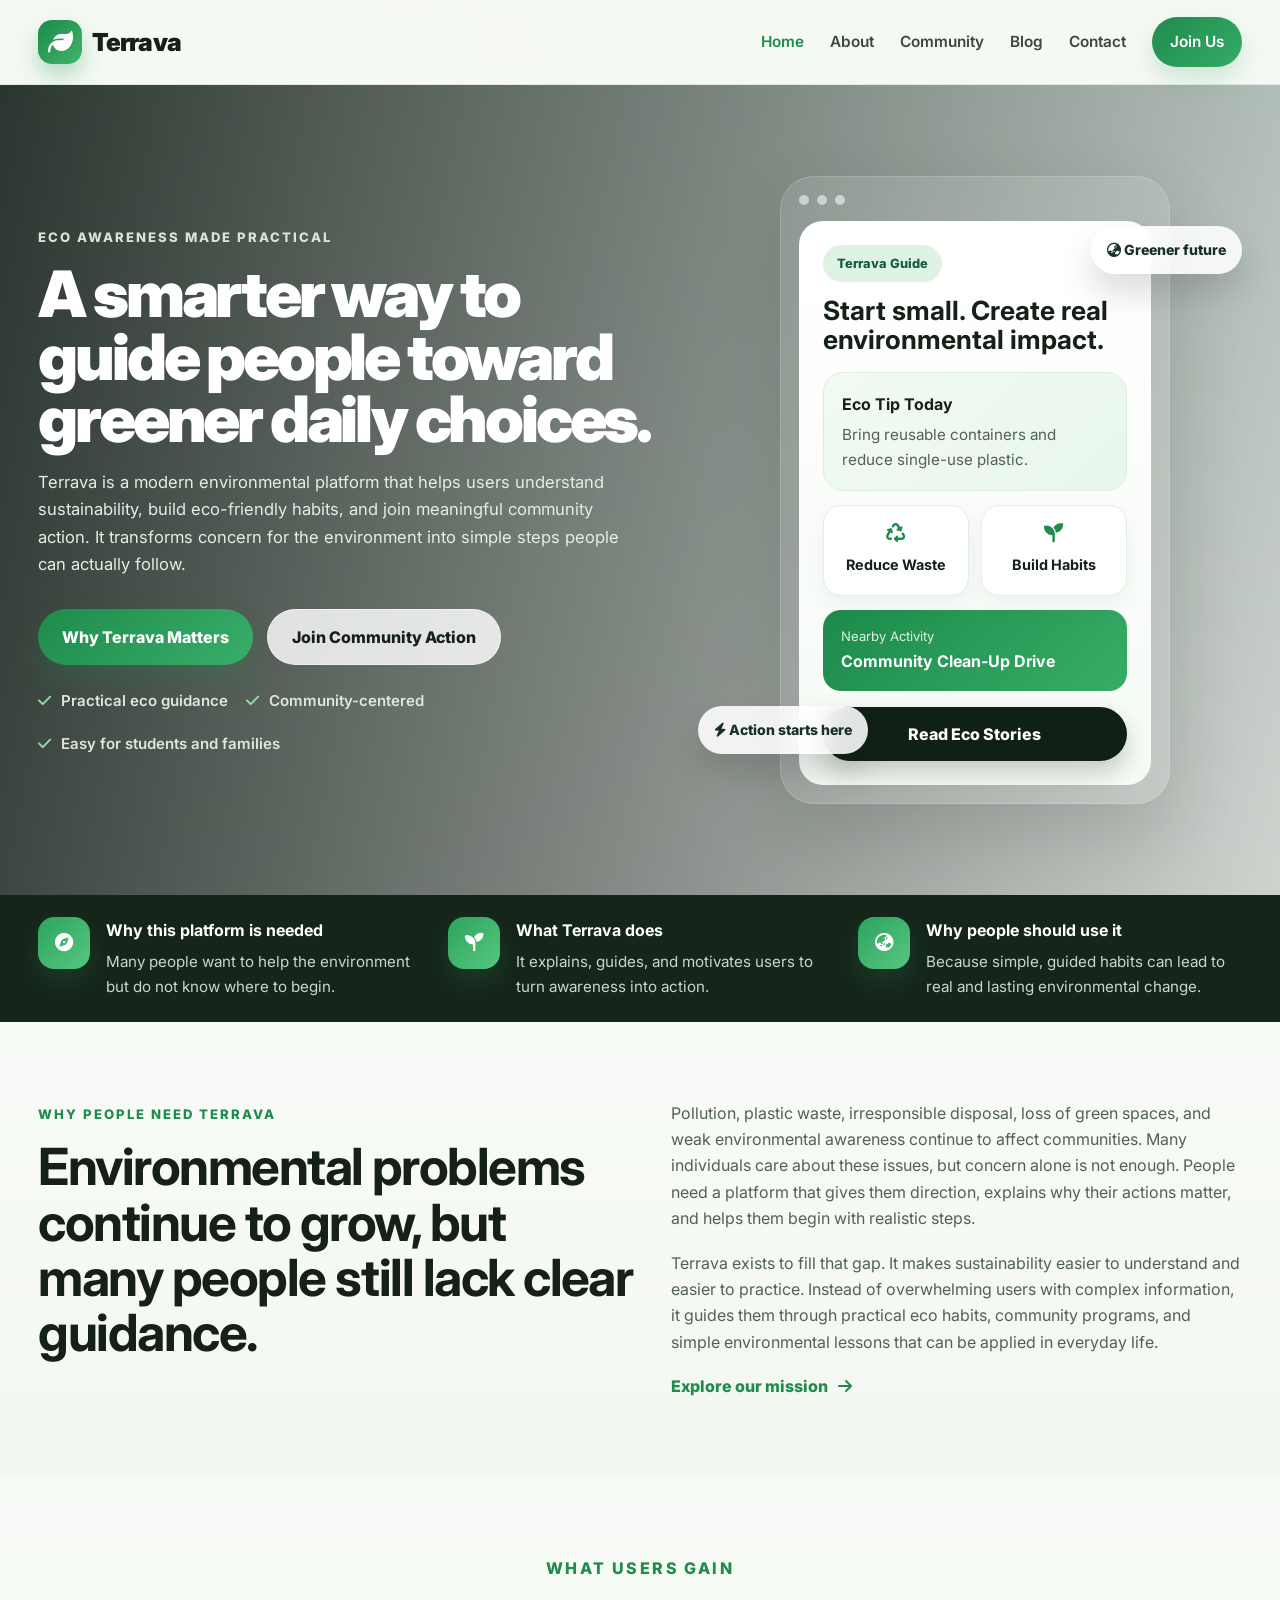
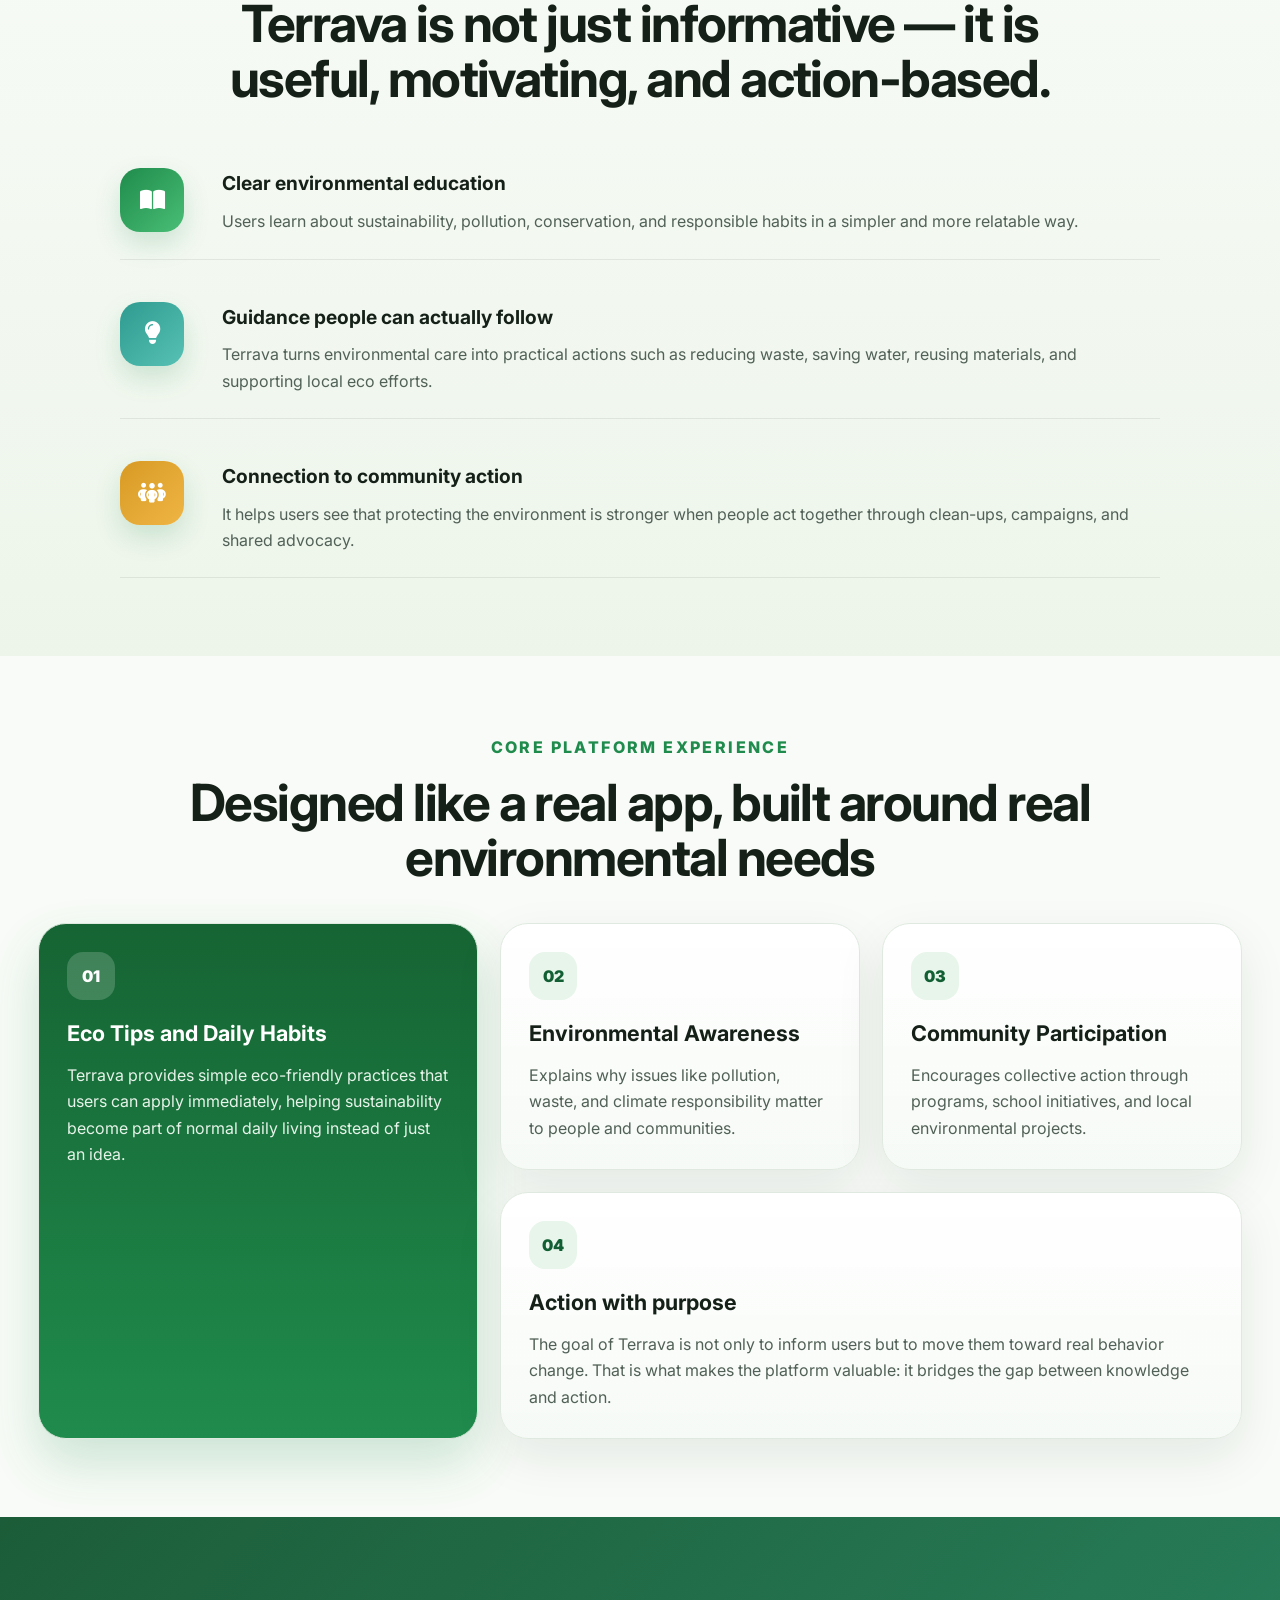
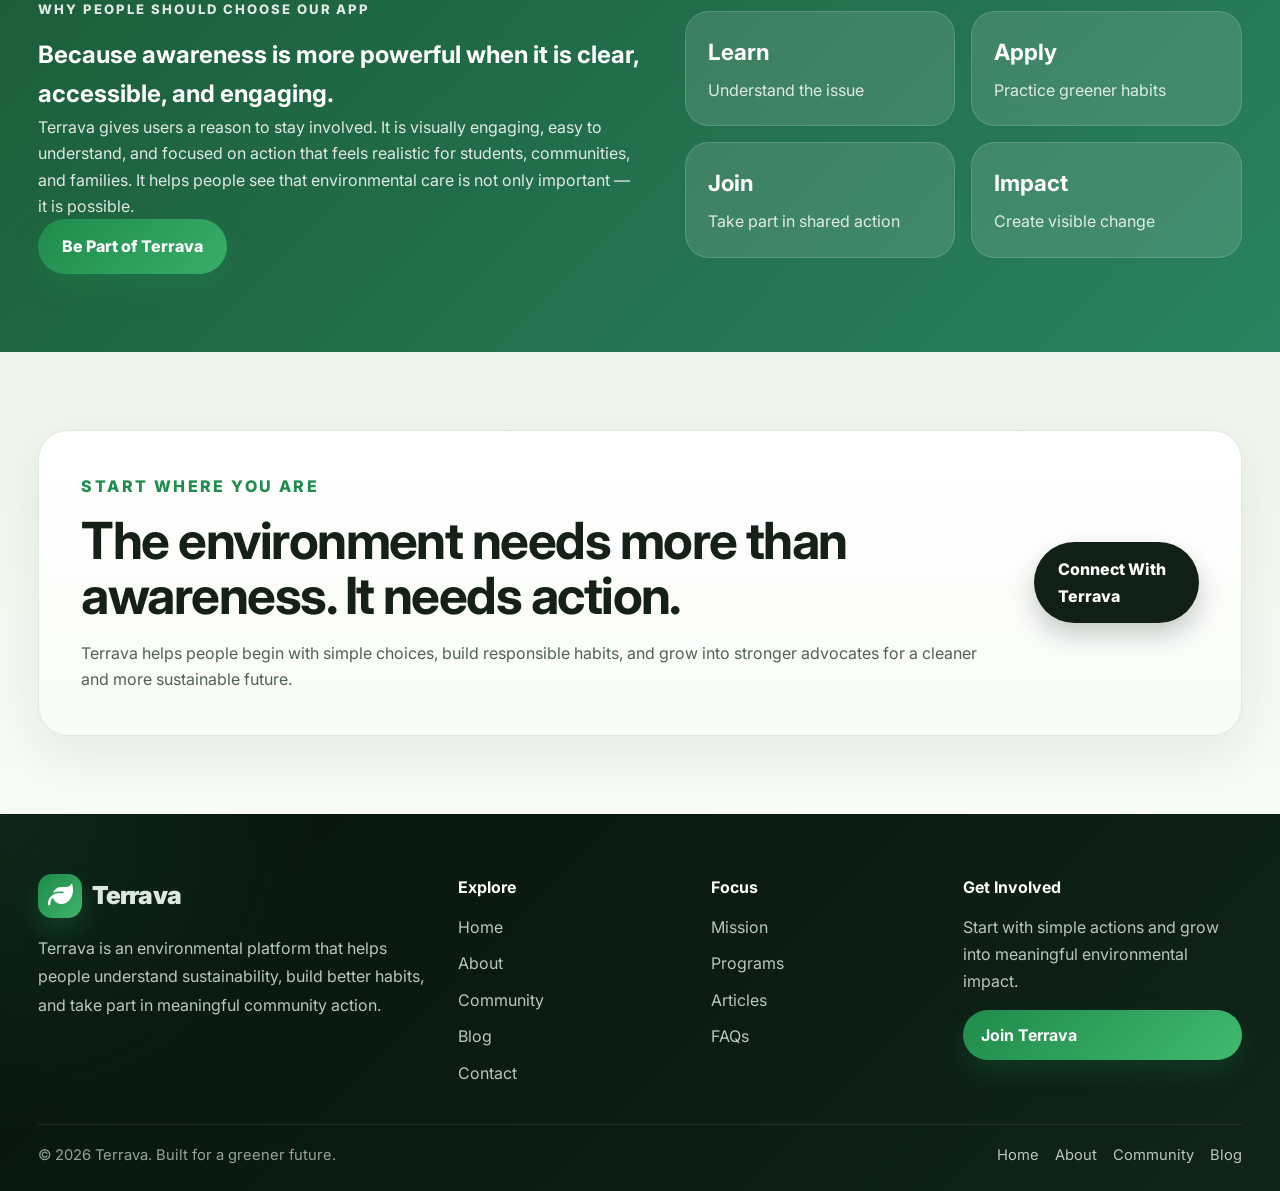
==== index.html @ 13a67175 "Add files via upload" ====
<!DOCTYPE html>
<html lang="en">
<head>
  <meta charset="UTF-8" />
  <meta name="viewport" content="width=device-width, initial-scale=1.0" />
  <title>Terrava | Home</title>
  <link rel="preconnect" href="https://fonts.googleapis.com" />
  <link rel="preconnect" href="https://fonts.gstatic.com" crossorigin />
  <link href="https://fonts.googleapis.com/css2?family=Inter:wght@400;500;600;700;800;900&display=swap" rel="stylesheet" />
  <link rel="stylesheet" href="https://cdnjs.cloudflare.com/ajax/libs/font-awesome/6.5.2/css/all.min.css" />
  <link rel="stylesheet" href="style.css" />
</head>
<body>
  <header class="topbar">
    <div class="container nav">
      <a href="index.html" class="logo">
        <span class="logo-mark"><i class="fa-solid fa-leaf"></i></span>
        <span class="logo-text">Terrava</span>
      </a>

      <nav class="nav-links" id="navLinks">
        <a href="index.html" class="active">Home</a>
        <a href="about.html">About</a>
        <a href="community.html">Community</a>
        <a href="blog.html">Blog</a>
        <a href="contact.html">Contact</a>
        <a href="contact.html#join" class="nav-cta">Join Us</a>
      </nav>

      <button class="menu-btn" id="menuBtn" aria-label="Toggle Menu">
        <i class="fa-solid fa-bars"></i>
      </button>
    </div>
  </header>

  <main>
    <section class="hero home-hero">
      <div class="hero-bg"></div>
      <div class="hero-overlay"></div>

      <div class="container hero-grid">
        <div class="hero-copy reveal">
          <p class="eyebrow">Eco awareness made practical</p>
          <h1>A smarter way to guide people toward greener daily choices.</h1>
          <p class="hero-text">
            Terrava is a modern environmental platform that helps users understand
            sustainability, build eco-friendly habits, and join meaningful community
            action. It transforms concern for the environment into simple steps people
            can actually follow.
          </p>

          <div class="hero-actions">
            <a href="about.html#why-terrava" class="btn btn-primary">Why Terrava Matters</a>
            <a href="community.html#programs" class="btn btn-secondary">Join Community Action</a>
          </div>

          <div class="hero-trust">
            <span><i class="fa-solid fa-check"></i> Practical eco guidance</span>
            <span><i class="fa-solid fa-check"></i> Community-centered</span>
            <span><i class="fa-solid fa-check"></i> Easy for students and families</span>
          </div>
        </div>

        <div class="hero-visual reveal delay-1">
          <div class="hero-phone">
            <div class="phone-top">
              <span></span><span></span><span></span>
            </div>

            <div class="phone-screen">
              <div class="screen-badge">Terrava Guide</div>
              <h3>Start small. Create real environmental impact.</h3>

              <div class="screen-stat">
                <strong>Eco Tip Today</strong>
                <p>Bring reusable containers and reduce single-use plastic.</p>
              </div>

              <div class="screen-row">
                <div class="screen-card">
                  <i class="fa-solid fa-recycle"></i>
                  <span>Reduce Waste</span>
                </div>
                <div class="screen-card">
                  <i class="fa-solid fa-seedling"></i>
                  <span>Build Habits</span>
                </div>
              </div>

              <div class="screen-panel">
                <p>Nearby Activity</p>
                <strong>Community Clean-Up Drive</strong>
              </div>

              <a href="blog.html#latest" class="btn btn-dark full-btn">Read Eco Stories</a>
            </div>
          </div>

          <div class="floating-chip chip-one"><i class="fa-solid fa-earth-asia"></i> Greener future</div>
          <div class="floating-chip chip-two"><i class="fa-solid fa-bolt"></i> Action starts here</div>
        </div>
      </div>
    </section>

    <section class="impact-band">
      <div class="container impact-band-grid">
        <div class="impact-band-item">
          <div class="impact-band-icon">
            <i class="fa-solid fa-compass"></i>
          </div>
          <div>
            <strong>Why this platform is needed</strong>
            <p>Many people want to help the environment but do not know where to begin.</p>
          </div>
        </div>

        <div class="impact-band-item">
          <div class="impact-band-icon">
            <i class="fa-solid fa-seedling"></i>
          </div>
          <div>
            <strong>What Terrava does</strong>
            <p>It explains, guides, and motivates users to turn awareness into action.</p>
          </div>
        </div>

        <div class="impact-band-item">
          <div class="impact-band-icon">
            <i class="fa-solid fa-earth-asia"></i>
          </div>
          <div>
            <strong>Why people should use it</strong>
            <p>Because simple, guided habits can lead to real and lasting environmental change.</p>
          </div>
        </div>
      </div>
    </section>

    <section class="section story-section" id="why-terrava">
      <div class="container story-grid">
        <div class="story-left reveal">
          <p class="eyebrow green">Why people need Terrava</p>
          <h2>Environmental problems continue to grow, but many people still lack clear guidance.</h2>
        </div>

        <div class="story-right reveal delay-1">
          <p>
            Pollution, plastic waste, irresponsible disposal, loss of green spaces, and
            weak environmental awareness continue to affect communities. Many individuals
            care about these issues, but concern alone is not enough. People need a platform
            that gives them direction, explains why their actions matter, and helps them begin
            with realistic steps.
          </p>
          <p>
            Terrava exists to fill that gap. It makes sustainability easier to understand and
            easier to practice. Instead of overwhelming users with complex information, it guides
            them through practical eco habits, community programs, and simple environmental lessons
            that can be applied in everyday life.
          </p>
          <a href="about.html#mission" class="text-link">Explore our mission <i class="fa-solid fa-arrow-right"></i></a>
        </div>
      </div>
    </section>

    <section class="section soft-section">
      <div class="container benefits-wrap">
        <div class="section-heading center reveal">
          <p class="eyebrow green">What users gain</p>
          <h2>Terrava is not just informative — it is useful, motivating, and action-based.</h2>
        </div>

        <div class="benefit-lines">
          <article class="benefit-line reveal">
            <div class="line-icon"><i class="fa-solid fa-book-open"></i></div>
            <div>
              <h3>Clear environmental education</h3>
              <p>Users learn about sustainability, pollution, conservation, and responsible habits in a simpler and more relatable way.</p>
            </div>
          </article>

          <article class="benefit-line reveal delay-1">
            <div class="line-icon alt"><i class="fa-solid fa-lightbulb"></i></div>
            <div>
              <h3>Guidance people can actually follow</h3>
              <p>Terrava turns environmental care into practical actions such as reducing waste, saving water, reusing materials, and supporting local eco efforts.</p>
            </div>
          </article>

          <article class="benefit-line reveal delay-2">
            <div class="line-icon gold"><i class="fa-solid fa-people-group"></i></div>
            <div>
              <h3>Connection to community action</h3>
              <p>It helps users see that protecting the environment is stronger when people act together through clean-ups, campaigns, and shared advocacy.</p>
            </div>
          </article>
        </div>
      </div>
    </section>

    <section class="section features-section">
      <div class="container">
        <div class="section-heading center reveal">
          <p class="eyebrow green">Core platform experience</p>
          <h2>Designed like a real app, built around real environmental needs</h2>
        </div>

        <div class="feature-grid-unique">
          <article class="feature-panel tall reveal">
            <span class="panel-kicker">01</span>
            <h3>Eco Tips and Daily Habits</h3>
            <p>
              Terrava provides simple eco-friendly practices that users can apply immediately,
              helping sustainability become part of normal daily living instead of just an idea.
            </p>
          </article>

          <article class="feature-panel reveal delay-1">
            <span class="panel-kicker">02</span>
            <h3>Environmental Awareness</h3>
            <p>Explains why issues like pollution, waste, and climate responsibility matter to people and communities.</p>
          </article>

          <article class="feature-panel reveal delay-2">
            <span class="panel-kicker">03</span>
            <h3>Community Participation</h3>
            <p>Encourages collective action through programs, school initiatives, and local environmental projects.</p>
          </article>

          <article class="feature-panel wide reveal">
            <span class="panel-kicker">04</span>
            <h3>Action with purpose</h3>
            <p>
              The goal of Terrava is not only to inform users but to move them toward real behavior change.
              That is what makes the platform valuable: it bridges the gap between knowledge and action.
            </p>
          </article>
        </div>
      </div>
    </section>

    <section class="section gradient-section">
      <div class="container split-highlight">
        <div class="highlight-copy reveal">
          <p class="eyebrow">Why people should choose our app</p>
          <h2>Because awareness is more powerful when it is clear, accessible, and engaging.</h2>
          <p>
            Terrava gives users a reason to stay involved. It is visually engaging, easy to understand,
            and focused on action that feels realistic for students, communities, and families.
            It helps people see that environmental care is not only important — it is possible.
          </p>
          <a href="contact.html#join" class="btn btn-primary">Be Part of Terrava</a>
        </div>

        <div class="highlight-stats reveal delay-1">
          <div class="stat-tile">
            <h3>Learn</h3>
            <p>Understand the issue</p>
          </div>
          <div class="stat-tile">
            <h3>Apply</h3>
            <p>Practice greener habits</p>
          </div>
          <div class="stat-tile">
            <h3>Join</h3>
            <p>Take part in shared action</p>
          </div>
          <div class="stat-tile">
            <h3>Impact</h3>
            <p>Create visible change</p>
          </div>
        </div>
      </div>
    </section>

    <section class="section final-cta-section">
      <div class="container final-cta reveal">
        <div>
          <p class="eyebrow green">Start where you are</p>
          <h2>The environment needs more than awareness. It needs action.</h2>
          <p>
            Terrava helps people begin with simple choices, build responsible habits,
            and grow into stronger advocates for a cleaner and more sustainable future.
          </p>
        </div>
        <a href="contact.html#contact-form" class="btn btn-dark">Connect With Terrava</a>
      </div>
    </section>
  </main>

  <footer class="footer">
    <div class="container footer-top">
      <div class="footer-brand-block">
        <a href="index.html" class="logo footer-logo">
          <span class="logo-mark"><i class="fa-solid fa-leaf"></i></span>
          <span class="logo-text">Terrava</span>
        </a>
        <p>
          Terrava is an environmental platform that helps people understand sustainability,
          build better habits, and take part in meaningful community action.
        </p>
      </div>

      <div class="footer-column">
        <h4>Explore</h4>
        <a href="index.html">Home</a>
        <a href="about.html">About</a>
        <a href="community.html">Community</a>
        <a href="blog.html">Blog</a>
        <a href="contact.html">Contact</a>
      </div>

      <div class="footer-column">
        <h4>Focus</h4>
        <a href="about.html#mission">Mission</a>
        <a href="community.html#programs">Programs</a>
        <a href="blog.html#latest">Articles</a>
        <a href="contact.html#faq">FAQs</a>
      </div>

      <div class="footer-column">
        <h4>Get Involved</h4>
        <p class="footer-small-text">Start with simple actions and grow into meaningful environmental impact.</p>
        <a href="contact.html#join" class="footer-btn">Join Terrava</a>
      </div>
    </div>

    <div class="container footer-bottom">
      <p>© 2026 Terrava. Built for a greener future.</p>
      <div class="footer-bottom-links">
        <a href="index.html">Home</a>
        <a href="about.html">About</a>
        <a href="community.html">Community</a>
        <a href="blog.html">Blog</a>
      </div>
    </div>
  </footer>

  <script src="script.js"></script>
</body>
</html>
---- style.css ----
@import url('https://fonts.googleapis.com/css2?family=Inter:wght@400;500;600;700;800;900&display=swap');

:root {
  --bg: #f5f7f2;
  --bg-soft: #eef4eb;
  --surface: rgba(255, 255, 255, 0.82);
  --surface-solid: #ffffff;
  --text: #152118;
  --muted: #516157;
  --line: rgba(18, 33, 24, 0.08);
  --green: #1f8b4c;
  --green-dark: #135f34;
  --green-soft: #dff3e5;
  --teal: #2f9a8f;
  --gold: #efb544;
  --purple: #8568d8;
  --shadow: 0 18px 50px rgba(16, 33, 23, 0.08);
  --shadow-lg: 0 28px 70px rgba(16, 33, 23, 0.14);
  --radius: 28px;
}

* {
  margin: 0;
  padding: 0;
  box-sizing: border-box;
}

html {
  scroll-behavior: smooth;
}

body {
  font-family: 'Inter', sans-serif;
  background:
    radial-gradient(circle at top left, rgba(127, 204, 143, 0.12), transparent 28%),
    radial-gradient(circle at top right, rgba(47, 154, 143, 0.10), transparent 22%),
    linear-gradient(180deg, #f8faf6 0%, #f3f7f1 100%);
  color: var(--text);
  line-height: 1.65;
}

a {
  color: inherit;
  text-decoration: none;
}

img {
  max-width: 100%;
  display: block;
}

button,
input,
textarea,
select {
  font: inherit;
}

.container {
  width: min(1280px, 94%);
  margin: 0 auto;
}

.section {
  padding: 78px 0;
}

.soft-section {
  background: linear-gradient(180deg, #f8fbf7 0%, #edf5ea 100%);
}

.gradient-section {
  background:
    linear-gradient(135deg, rgba(28, 92, 56, 0.96), rgba(41, 130, 95, 0.95)),
    linear-gradient(120deg, #1c6d40, #30885b);
  color: #fff;
}

.final-cta-section {
  background: linear-gradient(180deg, #eef5ea 0%, #f8fbf7 100%);
}

.section-heading.center {
  max-width: 900px;
  margin: 0 auto 38px;
  text-align: center;
}

.section-heading h2,
.story-left h2,
.content-side h2,
.contact-main h2,
.final-cta h2,
.about-intro-card h2 {
  font-size: clamp(2rem, 4vw, 3.2rem);
  line-height: 1.08;
  margin-bottom: 16px;
  letter-spacing: -0.03em;
}

.section-heading p,
.story-right p,
.content-side p,
.contact-main p,
.final-cta p,
.banner-text {
  color: var(--muted);
  font-size: 1rem;
}

.eyebrow {
  display: inline-block;
  margin-bottom: 14px;
  font-size: 0.82rem;
  letter-spacing: 0.15em;
  text-transform: uppercase;
  font-weight: 800;
  color: #d6e5d9;
}

.eyebrow.green {
  color: var(--green);
}

/* NAV */
.topbar {
  position: sticky;
  top: 0;
  z-index: 1000;
  background: rgba(248, 250, 246, 0.82);
  backdrop-filter: blur(18px);
  border-bottom: 1px solid var(--line);
}

.nav {
  min-height: 84px;
  display: flex;
  align-items: center;
  justify-content: space-between;
  gap: 18px;
}

.logo {
  display: flex;
  align-items: center;
  gap: 10px;
  font-size: 1.55rem;
  font-weight: 900;
  letter-spacing: -0.03em;
}

.logo-mark {
  width: 44px;
  height: 44px;
  border-radius: 14px;
  display: grid;
  place-items: center;
  color: #fff;
  background: linear-gradient(135deg, #1a8b49, #43b46b);
  box-shadow: 0 12px 24px rgba(31, 139, 76, 0.3);
}

.nav-links {
  display: flex;
  align-items: center;
  gap: 26px;
}

.nav-links a {
  font-size: 0.96rem;
  font-weight: 600;
  color: #3a483f;
  transition: 0.25s ease;
}

.nav-links a:hover,
.nav-links a.active {
  color: var(--green);
}

.nav-cta {
  padding: 12px 18px;
  border-radius: 999px;
  color: #fff !important;
  background: linear-gradient(135deg, var(--green), #36ab67);
  box-shadow: 0 12px 24px rgba(31, 139, 76, 0.18);
}

.menu-btn {
  display: none;
  border: none;
  background: linear-gradient(135deg, var(--green), #36ab67);
  color: #fff;
  padding: 11px 14px;
  border-radius: 14px;
  cursor: pointer;
  font-size: 1rem;
}

/* BUTTONS */
.btn {
  display: inline-flex;
  align-items: center;
  justify-content: center;
  gap: 10px;
  border: none;
  border-radius: 999px;
  padding: 14px 24px;
  font-weight: 800;
  transition: 0.3s ease;
  cursor: pointer;
}

.btn:hover {
  transform: translateY(-3px);
}

.btn-primary {
  color: #fff;
  background: linear-gradient(135deg, var(--green), #38ae69);
  box-shadow: 0 14px 28px rgba(31, 139, 76, 0.22);
}

.btn-secondary {
  color: var(--text);
  background: rgba(255, 255, 255, 0.82);
  border: 1px solid rgba(255, 255, 255, 0.45);
  backdrop-filter: blur(12px);
}

.btn-dark {
  color: #fff;
  background: #112016;
  box-shadow: 0 12px 24px rgba(17, 32, 22, 0.22);
}

.full-btn {
  width: 100%;
}

/* HOME HERO */
.hero {
  position: relative;
  min-height: 90vh;
  overflow: hidden;
}

.hero-bg {
  position: absolute;
  inset: 0;
  background:
    url('https://images.unsplash.com/photo-1441974231531-c6227db76b6e?auto=format&fit=crop&w=1600&q=80')
    center/cover no-repeat;
  transform: scale(1.03);
}

.hero-overlay {
  position: absolute;
  inset: 0;
  background:
    linear-gradient(100deg, rgba(7, 17, 12, 0.84) 0%, rgba(7, 17, 12, 0.55) 42%, rgba(7, 17, 12, 0.16) 100%);
}

.hero-grid {
  position: relative;
  z-index: 2;
  min-height: 90vh;
  display: grid;
  grid-template-columns: 1.08fr 0.92fr;
  align-items: center;
  gap: 44px;
  padding: 56px 0;
}

.hero-copy {
  max-width: 700px;
  color: #fff;
}

.hero-copy h1,
.page-banner h1,
.community-hero-card h1,
.contact-hero-content h1 {
  font-size: clamp(2.7rem, 5vw, 5rem);
  line-height: 0.98;
  letter-spacing: -0.05em;
  margin-bottom: 18px;
  font-weight: 900;
}

.hero-text {
  color: #e3eee7;
  font-size: 1.04rem;
  max-width: 610px;
}

.hero-actions {
  display: flex;
  gap: 14px;
  flex-wrap: wrap;
  margin-top: 30px;
}

.hero-trust {
  display: flex;
  gap: 18px;
  flex-wrap: wrap;
  margin-top: 24px;
  color: #dce8df;
  font-size: 0.94rem;
  font-weight: 600;
}

.hero-trust span i {
  color: #88e0a4;
  margin-right: 6px;
}

.hero-visual {
  position: relative;
  display: flex;
  justify-content: center;
}

.hero-phone {
  width: 100%;
  max-width: 390px;
  padding: 18px;
  border-radius: 34px;
  background: rgba(255, 255, 255, 0.1);
  border: 1px solid rgba(255, 255, 255, 0.16);
  backdrop-filter: blur(18px);
  box-shadow: var(--shadow-lg);
}

.phone-top {
  display: flex;
  gap: 8px;
  margin-bottom: 16px;
}

.phone-top span {
  width: 10px;
  height: 10px;
  border-radius: 50%;
  background: rgba(255, 255, 255, 0.55);
}

.phone-screen {
  background: linear-gradient(180deg, #ffffff 0%, #f6fbf6 100%);
  border-radius: 24px;
  padding: 24px;
}

.screen-badge,
.blog-tag {
  display: inline-block;
  padding: 8px 14px;
  border-radius: 999px;
  background: var(--green-soft);
  color: var(--green-dark);
  font-size: 0.8rem;
  font-weight: 800;
  margin-bottom: 14px;
}

.phone-screen h3 {
  font-size: 1.65rem;
  line-height: 1.1;
  margin-bottom: 18px;
}

.screen-stat {
  padding: 18px;
  border-radius: 20px;
  background: linear-gradient(135deg, #f1faf3, #e8f6ec);
  margin-bottom: 14px;
  border: 1px solid #ddede2;
}

.screen-stat strong {
  display: block;
  margin-bottom: 4px;
}

.screen-stat p {
  color: var(--muted);
  font-size: 0.95rem;
}

.screen-row {
  display: grid;
  grid-template-columns: 1fr 1fr;
  gap: 12px;
  margin-bottom: 14px;
}

.screen-card {
  padding: 18px 14px;
  border-radius: 18px;
  background: #fff;
  border: 1px solid #e5eee5;
  text-align: center;
  box-shadow: 0 8px 22px rgba(20, 50, 25, 0.05);
}

.screen-card i {
  display: block;
  font-size: 1.2rem;
  color: var(--green);
  margin-bottom: 8px;
}

.screen-card span {
  font-size: 0.9rem;
  font-weight: 700;
}

.screen-panel {
  margin-bottom: 16px;
  padding: 16px 18px;
  border-radius: 18px;
  background: linear-gradient(135deg, #1d8b4a, #38ac67);
  color: #fff;
}

.screen-panel p {
  font-size: 0.82rem;
  opacity: 0.85;
}

.floating-chip {
  position: absolute;
  padding: 12px 16px;
  border-radius: 999px;
  font-size: 0.88rem;
  font-weight: 800;
  color: #183122;
  background: rgba(255, 255, 255, 0.88);
  backdrop-filter: blur(12px);
  box-shadow: 0 18px 32px rgba(15, 26, 18, 0.15);
}

.chip-one {
  top: 8%;
  right: 0;
}

.chip-two {
  bottom: 8%;
  left: -2%;
}

/* IMPACT BAND */
.impact-band {
  padding: 22px 0;
  background: #16251b;
  color: #dfeadf;
}

.impact-band-grid {
  display: grid;
  grid-template-columns: repeat(3, 1fr);
  gap: 26px;
}

.impact-band-item {
  display: flex;
  align-items: flex-start;
  gap: 16px;
}

.impact-band-icon {
  width: 52px;
  height: 52px;
  border-radius: 16px;
  flex-shrink: 0;
  display: grid;
  place-items: center;
  background: linear-gradient(135deg, #2ea35f, #56c77f);
  color: #fff;
  font-size: 1.15rem;
  box-shadow: 0 12px 24px rgba(46, 163, 95, 0.18);
}

.impact-band-grid strong {
  display: block;
  margin-bottom: 6px;
  color: #fff;
  font-size: 1rem;
}

.impact-band-grid p {
  color: #c7d7cb;
  font-size: 0.95rem;
}

/* STORY / TEXT */
.story-section {
  background: linear-gradient(180deg, #f8fbf7 0%, #f3f7f1 100%);
}

.story-grid {
  display: grid;
  grid-template-columns: 1.05fr 1fr;
  gap: 34px;
  align-items: start;
}

.story-right,
.content-side,
.highlight-copy,
.contact-main,
.about-intro-card {
  max-width: none;
}

.story-right p + p {
  margin-top: 18px;
}

.text-link {
  display: inline-flex;
  align-items: center;
  gap: 10px;
  margin-top: 18px;
  font-weight: 800;
  color: var(--green);
}

.benefits-wrap {
  max-width: 1040px;
  margin: 0 auto;
}

.benefit-lines {
  display: flex;
  flex-direction: column;
  gap: 18px;
}

.benefit-line {
  display: grid;
  grid-template-columns: 80px 1fr;
  gap: 22px;
  align-items: start;
  padding: 24px 0;
  border-bottom: 1px solid rgba(18, 33, 24, 0.08);
}

.line-icon {
  width: 64px;
  height: 64px;
  border-radius: 20px;
  display: grid;
  place-items: center;
  background: linear-gradient(135deg, #1f8b4c, #49be75);
  color: #fff;
  font-size: 1.4rem;
  box-shadow: 0 12px 26px rgba(31, 139, 76, 0.18);
}

.line-icon.alt {
  background: linear-gradient(135deg, #2f9a8f, #56c1b4);
}

.line-icon.gold {
  background: linear-gradient(135deg, #d79a24, #efb544);
}

.benefit-line h3 {
  font-size: 1.2rem;
  margin-bottom: 8px;
}

.benefit-line p {
  color: var(--muted);
}

/* FEATURES */
.features-section {
  background: #f8fbf7;
}

.feature-grid-unique {
  display: grid;
  grid-template-columns: 1.1fr 0.9fr 0.9fr;
  gap: 22px;
}

.feature-panel {
  padding: 28px;
  border-radius: 28px;
  background: linear-gradient(180deg, rgba(255,255,255,0.96), rgba(246,250,246,0.98));
  border: 1px solid #dfe9df;
  box-shadow: var(--shadow);
  transition: 0.35s ease;
}

.feature-panel:hover,
.reason-card:hover,
.value-column:hover,
.faq-item:hover,
.importance-card:hover,
.community-strip-card:hover,
.article-link-card:hover,
.community-card:hover {
  transform: translateY(-6px);
  box-shadow: 0 24px 56px rgba(16, 33, 23, 0.11);
}

.feature-panel.tall {
  grid-row: span 2;
  min-height: 100%;
  background:
    linear-gradient(180deg, rgba(21, 97, 49, 0.92), rgba(31, 139, 76, 0.88)),
    #1f8b4c;
  color: #fff;
  box-shadow: 0 24px 50px rgba(31, 139, 76, 0.2);
}

.feature-panel.wide {
  grid-column: span 2;
}

.panel-kicker {
  display: inline-flex;
  width: 48px;
  height: 48px;
  border-radius: 16px;
  align-items: center;
  justify-content: center;
  font-weight: 900;
  background: #e7f5ea;
  color: var(--green-dark);
  margin-bottom: 16px;
}

.feature-panel.tall .panel-kicker {
  background: rgba(255,255,255,0.18);
  color: #fff;
}

.feature-panel h3 {
  font-size: 1.35rem;
  margin-bottom: 10px;
}

.feature-panel p {
  color: var(--muted);
}

.feature-panel.tall p {
  color: #e7f4ea;
}

/* GREEN SPLIT */
.split-highlight {
  display: grid;
  grid-template-columns: 1fr 0.92fr;
  gap: 42px;
  align-items: center;
}

.highlight-copy p {
  color: rgba(255,255,255,0.86);
}

.highlight-stats {
  display: grid;
  grid-template-columns: 1fr 1fr;
  gap: 16px;
}

.stat-tile {
  padding: 22px;
  border-radius: 24px;
  background: rgba(255,255,255,0.12);
  border: 1px solid rgba(255,255,255,0.14);
  backdrop-filter: blur(8px);
}

.stat-tile h3 {
  font-size: 1.4rem;
  margin-bottom: 6px;
}

.stat-tile p {
  color: rgba(255,255,255,0.84);
}

.final-cta {
  display: flex;
  align-items: center;
  justify-content: space-between;
  gap: 30px;
  padding: 42px;
  border-radius: 30px;
  background: linear-gradient(180deg, rgba(255,255,255,0.97), rgba(248,251,247,0.98));
  border: 1px solid #dfe8de;
  box-shadow: var(--shadow);
}

/* BANNERS */
.page-banner {
  padding: 78px 0 42px;
  background: linear-gradient(180deg, #eef6eb 0%, #f8fbf7 100%);
}

.page-banner h1 {
  max-width: 960px;
  color: var(--text);
}

.banner-text {
  max-width: 760px;
}

.about-banner {
  background:
    radial-gradient(circle at top right, rgba(47,154,143,0.10), transparent 22%),
    linear-gradient(180deg, #eef6eb 0%, #f8fbf7 100%);
}

/* ABOUT */
.about-intro-premium {
  background: linear-gradient(180deg, #f8fbf7 0%, #edf5ea 100%);
}

.about-intro-grid {
  display: grid;
  grid-template-columns: 1.15fr 0.85fr;
  gap: 22px;
  align-items: stretch;
}

.about-intro-card {
  padding: 36px;
  border-radius: 32px;
  background: linear-gradient(145deg, #ffffff, #f4faf4);
  border: 1px solid #dfe9df;
  box-shadow: 0 24px 50px rgba(16, 33, 23, 0.08);
}

.about-intro-card p {
  color: var(--muted);
}

.about-side-panels {
  display: grid;
  gap: 16px;
}

.about-glass-box {
  padding: 30px;
  border-radius: 28px;
  background: linear-gradient(135deg, rgba(31, 139, 76, 0.92), rgba(47, 154, 143, 0.88));
  color: #fff;
  box-shadow: 0 22px 44px rgba(24, 95, 58, 0.18);
}

.about-glass-box i {
  width: 58px;
  height: 58px;
  border-radius: 18px;
  display: grid;
  place-items: center;
  font-size: 1.3rem;
  background: rgba(255, 255, 255, 0.14);
  margin-bottom: 18px;
}

.about-glass-box h3 {
  margin-bottom: 10px;
  font-size: 1.25rem;
}

.about-glass-box p {
  color: rgba(255, 255, 255, 0.9);
}

.image-split-section {
  background: #f8fbf7;
}

.image-split {
  display: grid;
  grid-template-columns: 0.95fr 1.05fr;
  gap: 44px;
  align-items: center;
}

.image-side {
  min-height: 520px;
  border-radius: 32px;
  background:
    linear-gradient(rgba(16, 54, 29, 0.14), rgba(16, 54, 29, 0.14)),
    url('https://images.unsplash.com/photo-1466611653911-95081537e5b7?auto=format&fit=crop&w=1200&q=80')
    center/cover no-repeat;
  box-shadow: var(--shadow-lg);
}

.about-importance-section {
  background: #f9fbf8;
}

.importance-grid {
  display: grid;
  grid-template-columns: repeat(3, 1fr);
  gap: 18px;
}

.importance-card {
  padding: 30px 26px;
  border-radius: 28px;
  background: linear-gradient(180deg, #ffffff, #f5faf5);
  border: 1px solid #dfe8de;
  box-shadow: 0 18px 38px rgba(16, 33, 23, 0.07);
  transition: 0.35s ease;
}

.importance-card i {
  width: 60px;
  height: 60px;
  border-radius: 18px;
  display: grid;
  place-items: center;
  background: linear-gradient(135deg, #1f8b4c, #48b56f);
  color: #fff;
  font-size: 1.3rem;
  margin-bottom: 18px;
}

.importance-card h3 {
  margin-bottom: 10px;
  font-size: 1.16rem;
}

.importance-card p {
  color: var(--muted);
}

.purpose-ribbon-section {
  padding-top: 0;
}

.purpose-ribbon {
  margin-top: -20px;
  display: grid;
  grid-template-columns: repeat(3, 1fr);
  gap: 18px;
}

.ribbon-item {
  padding: 24px;
  border-radius: 24px;
  background: linear-gradient(180deg, rgba(255,255,255,0.96), rgba(247,251,247,0.98));
  border: 1px solid #dfe9df;
  box-shadow: var(--shadow);
  display: flex;
  gap: 16px;
  align-items: flex-start;
}

.ribbon-item i {
  width: 54px;
  height: 54px;
  border-radius: 18px;
  display: grid;
  place-items: center;
  background: linear-gradient(135deg, var(--green), #42b26d);
  color: #fff;
  font-size: 1.2rem;
  flex-shrink: 0;
}

.ribbon-item h3 {
  margin-bottom: 6px;
}

.ribbon-item p {
  color: var(--muted);
}

.values-section {
  background: linear-gradient(180deg, #eef5ea 0%, #f8fbf7 100%);
}

.value-columns {
  display: grid;
  grid-template-columns: repeat(4, 1fr);
  gap: 16px;
}

.value-column {
  padding: 28px 24px;
  border-top: 4px solid var(--green);
  background: #fff;
  border-radius: 24px;
  box-shadow: var(--shadow);
}

.value-column span {
  display: inline-block;
  margin-bottom: 14px;
  color: var(--green);
  font-weight: 900;
  font-size: 1.6rem;
}

.value-column h3 {
  margin-bottom: 10px;
}

.value-column p {
  color: var(--muted);
}

/* COMMUNITY */
.community-hero {
  padding: 100px 0 76px;
  background:
    linear-gradient(rgba(8, 30, 16, 0.6), rgba(8, 30, 16, 0.52)),
    url('https://images.unsplash.com/photo-1511497584788-876760111969?auto=format&fit=crop&w=1600&q=80')
    center/cover no-repeat;
}

.community-hero-card {
  max-width: 740px;
  color: #fff;
}

.community-hero-card p {
  color: #e8f3ea;
  max-width: 620px;
  margin-bottom: 24px;
}

.community-top-strip {
  background: linear-gradient(180deg, #eef6eb 0%, #f8fbf7 100%);
  padding-top: 36px;
  padding-bottom: 36px;
}

.community-strip-grid {
  display: grid;
  grid-template-columns: repeat(3, 1fr);
  gap: 18px;
}

.community-strip-card {
  padding: 26px;
  border-radius: 26px;
  background: linear-gradient(145deg, #ffffff, #f3faf4);
  border: 1px solid #dfe8de;
  box-shadow: 0 14px 34px rgba(16, 33, 23, 0.07);
  transition: 0.35s ease;
}

.community-strip-card i {
  width: 56px;
  height: 56px;
  border-radius: 18px;
  display: grid;
  place-items: center;
  background: linear-gradient(135deg, #1f8b4c, #43b16d);
  color: #fff;
  font-size: 1.2rem;
  margin-bottom: 16px;
}

.community-strip-card h3 {
  margin-bottom: 8px;
}

.community-strip-card p {
  color: var(--muted);
}

.cards-grid {
  display: grid;
  grid-template-columns: repeat(3, 1fr);
  gap: 22px;
}

.community-card,
.contact-sidebar,
.contact-main,
.contact-info-box,
.faq-item {
  background: linear-gradient(180deg, rgba(255,255,255,0.98), rgba(247,251,247,0.98));
  border: 1px solid #dfe8de;
  border-radius: 28px;
  box-shadow: var(--shadow);
}

.community-card {
  overflow: hidden;
  transition: 0.35s ease;
}

.community-img {
  height: 248px;
  background-size: cover;
  background-position: center;
  transition: transform 0.4s ease;
}

.community-card:hover .community-img {
  transform: scale(1.04);
}

.img-one {
  background-image: url('https://images.unsplash.com/photo-1528323273322-d81458248d40?auto=format&fit=crop&w=1000&q=80');
}

.img-two {
  background-image: url('https://images.unsplash.com/photo-1425913397330-cf8af2ff40a1?auto=format&fit=crop&w=1000&q=80');
}

.img-three {
  background-image: url('https://images.unsplash.com/photo-1532996122724-e3c354a0b15b?auto=format&fit=crop&w=1000&q=80');
}

.img-four {
  background-image: url('https://images.unsplash.com/photo-1491841550275-ad7854e35ca6?auto=format&fit=crop&w=1000&q=80');
}

.img-five {
  background-image: url('https://images.unsplash.com/photo-1517048676732-d65bc937f952?auto=format&fit=crop&w=1000&q=80');
}

.img-six {
  background-image: url('https://images.unsplash.com/photo-1499092346589-b9b6be3e94b2?auto=format&fit=crop&w=1000&q=80');
}

.community-body {
  padding: 24px;
}

.community-body h3 {
  margin-bottom: 10px;
  font-size: 1.16rem;
}

.community-body p {
  color: var(--muted);
}

.participation-list {
  display: grid;
  gap: 16px;
  max-width: 900px;
  margin: 0 auto;
}

.participation-item {
  display: grid;
  grid-template-columns: 60px 1fr;
  gap: 18px;
  align-items: center;
  padding: 22px 24px;
  border-radius: 22px;
  background: #fff;
  border: 1px solid #dfe8de;
  box-shadow: var(--shadow);
}

.participation-item span {
  width: 48px;
  height: 48px;
  border-radius: 16px;
  display: grid;
  place-items: center;
  background: linear-gradient(135deg, var(--green), #45b56f);
  color: #fff;
  font-weight: 900;
}

/* BLOG */
.blog-banner {
  background: linear-gradient(180deg, #eef6eb 0%, #f8fbf7 100%);
}

.blog-links-section {
  background: linear-gradient(180deg, #f8fbf7 0%, #edf5ea 100%);
}

.article-list {
  display: grid;
  gap: 14px;
  max-width: 1080px;
  margin: 0 auto;
}

.article-link-card {
  display: grid;
  grid-template-columns: 88px 1fr auto;
  gap: 20px;
  align-items: center;
  padding: 24px 26px;
  border-radius: 26px;
  background: linear-gradient(180deg, #ffffff, #f6fbf6);
  border: 1px solid #dfe8de;
  box-shadow: 0 16px 38px rgba(16, 33, 23, 0.07);
  transition: 0.35s ease;
}

.article-link-icon {
  width: 72px;
  height: 72px;
  border-radius: 22px;
  display: grid;
  place-items: center;
  background: linear-gradient(135deg, #e78b2e, #efb544);
  color: #fff;
  font-size: 1.5rem;
}

.article-link-icon.ocean {
  background: linear-gradient(135deg, #2f8fd8, #48b7ef);
}

.article-link-icon.forest {
  background: linear-gradient(135deg, #1f8b4c, #52c778);
}

.article-link-icon.waste {
  background: linear-gradient(135deg, #8a63db, #af8eff);
}

.article-link-icon.energy {
  background: linear-gradient(135deg, #f2a52b, #ffd15e);
}

.article-link-icon.community {
  background: linear-gradient(135deg, #2f9a8f, #56c1b4);
}

.article-meta {
  color: #75907d;
  font-size: 0.84rem;
  font-weight: 600;
  margin-bottom: 8px;
}

.article-link-content h3 {
  margin-bottom: 10px;
  font-size: 1.24rem;
}

.article-link-content p {
  color: var(--muted);
  margin-bottom: 10px;
  max-width: 720px;
}

.article-arrow {
  width: 46px;
  height: 46px;
  border-radius: 50%;
  display: grid;
  place-items: center;
  background: #edf6ef;
  color: var(--green);
  font-size: 1rem;
  flex-shrink: 0;
}

.blog-quote-section {
  padding-top: 20px;
}

.blog-quote-box {
  border-radius: 34px;
  padding: 54px 36px;
  text-align: center;
  color: #fff;
  background: linear-gradient(135deg, #1a6b3e, #2b8d58, #2f9a8f);
  box-shadow: 0 24px 50px rgba(26, 107, 62, 0.2);
}

.blog-quote-box p {
  font-size: clamp(1.3rem, 2.4vw, 1.9rem);
  line-height: 1.5;
  font-weight: 700;
  max-width: 920px;
  margin: 0 auto;
}

/* CONTACT */
.contact-hero {
  position: relative;
  min-height: 360px;
  display: flex;
  align-items: center;
  background:
    url('https://images.unsplash.com/photo-1522202176988-66273c2fd55f?auto=format&fit=crop&w=1600&q=80')
    center/cover no-repeat;
}

.overlay {
  position: absolute;
  inset: 0;
  background: rgba(8, 18, 12, 0.5);
}

.contact-hero-content {
  position: relative;
  z-index: 2;
  color: #fff;
  text-align: center;
}

.contact-section {
  background: linear-gradient(180deg, #f8fbf7 0%, #f2f7ef 100%);
}

.contact-grid {
  display: grid;
  grid-template-columns: 220px minmax(0, 1.2fr) 240px;
  gap: 18px;
  align-items: start;
}

.contact-sidebar,
.contact-main,
.contact-info-box {
  padding: 28px 24px;
}

.contact-sidebar h4,
.contact-info-box h4 {
  margin-bottom: 12px;
  font-size: 0.92rem;
  text-transform: uppercase;
  letter-spacing: 0.08em;
}

.contact-sidebar a {
  display: block;
  margin-bottom: 12px;
  color: var(--muted);
  transition: 0.25s ease;
}

.contact-sidebar a:hover {
  color: var(--green);
}

.contact-form {
  margin-top: 24px;
}

.form-row {
  display: grid;
  grid-template-columns: 1fr 1fr;
  gap: 14px;
  margin-bottom: 14px;
}

.contact-form input,
.contact-form select,
.contact-form textarea {
  width: 100%;
  border: 1px solid #d7e4d8;
  background: #fbfdfb;
  padding: 14px 16px;
  border-radius: 16px;
  outline: none;
  transition: 0.25s ease;
}

.contact-form input:focus,
.contact-form select:focus,
.contact-form textarea:focus {
  border-color: #48ab69;
  box-shadow: 0 0 0 4px rgba(31, 139, 76, 0.12);
}

.contact-form select,
.contact-form textarea {
  margin-bottom: 14px;
}

.form-note {
  margin-top: 12px;
  color: var(--green-dark);
  font-weight: 600;
}

.contact-info-box p {
  margin-bottom: 18px;
  color: var(--muted);
}

.map-box {
  min-height: 130px;
  border-radius: 20px;
  background: linear-gradient(135deg, #dff2e5, #bfe7ca, #cfeee8);
  display: grid;
  place-items: center;
  text-align: center;
  padding: 18px;
  font-weight: 800;
  color: #183123;
}

.faq-list {
  display: grid;
  grid-template-columns: repeat(3, 1fr);
  gap: 16px;
}

.faq-item {
  padding: 22px;
}

.faq-item h3 {
  margin-bottom: 10px;
}

.faq-item p {
  color: var(--muted);
}

/* FOOTER */
.footer {
  background:
    radial-gradient(circle at top left, rgba(53, 148, 92, 0.14), transparent 24%),
    linear-gradient(135deg, #07140d 0%, #0b1d13 55%, #102419 100%);
  color: #dce8de;
  padding: 60px 0 24px;
  margin-top: 0;
}

.footer-top {
  display: grid;
  grid-template-columns: 1.4fr 0.8fr 0.8fr 1fr;
  gap: 30px;
  padding-bottom: 28px;
  border-bottom: 1px solid rgba(255, 255, 255, 0.08);
}

.footer-logo {
  margin-bottom: 16px;
  display: inline-flex;
}

.footer-brand-block p {
  max-width: 420px;
  color: #b8c8bb;
  line-height: 1.8;
}

.footer-column h4 {
  color: #ffffff;
  font-size: 1rem;
  margin-bottom: 14px;
}

.footer-column a {
  display: block;
  margin-bottom: 10px;
  color: #b8c8bb;
  transition: 0.25s ease;
}

.footer-column a:hover {
  color: #8ee0a4;
}

.footer-small-text {
  color: #b8c8bb;
  margin-bottom: 14px;
  line-height: 1.7;
}

.footer-btn {
  display: inline-flex;
  align-items: center;
  justify-content: center;
  padding: 12px 18px;
  border-radius: 999px;
  background: linear-gradient(135deg, #1f8b4c, #40b96f);
  color: #fff !important;
  font-weight: 700;
  box-shadow: 0 12px 24px rgba(31, 139, 76, 0.2);
}

.footer-bottom {
  padding-top: 18px;
  display: flex;
  align-items: center;
  justify-content: space-between;
  gap: 18px;
  flex-wrap: wrap;
}

.footer-bottom p {
  color: #93a696;
  font-size: 0.92rem;
}

.footer-bottom-links {
  display: flex;
  gap: 16px;
  flex-wrap: wrap;
}

.footer-bottom-links a {
  color: #b8c8bb;
  font-size: 0.92rem;
}

.footer-bottom-links a:hover {
  color: #8ee0a4;
}

/* REVEAL */
.reveal {
  opacity: 0;
  transform: translateY(28px);
  animation: fadeUp 0.9s ease forwards;
}

.delay-1 {
  animation-delay: 0.15s;
}

.delay-2 {
  animation-delay: 0.3s;
}

.delay-3 {
  animation-delay: 0.45s;
}

@keyframes fadeUp {
  to {
    opacity: 1;
    transform: translateY(0);
  }
}

/* RESPONSIVE */
@media (max-width: 1100px) {
  .hero-grid,
  .story-grid,
  .image-split,
  .split-highlight,
  .contact-grid,
  .about-intro-grid,
  .importance-grid,
  .community-strip-grid {
    grid-template-columns: 1fr;
  }

  .feature-grid-unique {
    grid-template-columns: 1fr 1fr;
  }

  .feature-panel.tall,
  .feature-panel.wide {
    grid-row: auto;
    grid-column: auto;
  }

  .purpose-ribbon,
  .value-columns,
  .cards-grid,
  .faq-list,
  .impact-band-grid,
  .footer-top {
    grid-template-columns: repeat(2, 1fr);
  }

  .article-link-card {
    grid-template-columns: 88px 1fr auto;
  }
}

@media (max-width: 768px) {
  .section {
    padding: 68px 0;
  }

  .nav-links {
    position: absolute;
    top: 82px;
    right: 4%;
    width: 220px;
    padding: 16px;
    border-radius: 18px;
    background: rgba(255,255,255,0.96);
    backdrop-filter: blur(14px);
    box-shadow: 0 18px 35px rgba(0,0,0,0.08);
    border: 1px solid #dfe7de;
    flex-direction: column;
    align-items: flex-start;
    display: none;
  }

  .nav-links.show {
    display: flex;
  }

  .menu-btn {
    display: inline-block;
  }

  .hero-grid {
    min-height: auto;
    padding: 110px 0 76px;
  }

  .hero-copy h1,
  .page-banner h1,
  .community-hero-card h1,
  .contact-hero-content h1 {
    font-size: 2.5rem;
  }

  .impact-band-grid,
  .purpose-ribbon,
  .value-columns,
  .cards-grid,
  .faq-list,
  .form-row,
  .screen-row,
  .highlight-stats,
  .feature-grid-unique,
  .community-strip-grid,
  .footer-top {
    grid-template-columns: 1fr;
  }

  .benefit-line,
  .participation-item,
  .article-link-card,
  .impact-band-item {
    grid-template-columns: 1fr;
    display: grid;
  }

  .impact-band-icon {
    margin-bottom: 6px;
  }

  .article-arrow {
    display: none;
  }

  .chip-one,
  .chip-two {
    display: none;
  }

  .final-cta,
  .footer-wrap,
  .footer-bottom {
    flex-direction: column;
    align-items: flex-start;
  }

  .final-cta {
    padding: 30px 24px;
  }

  .phone-screen {
    padding: 20px;
  }

  .image-side {
    min-height: 380px;
  }
}
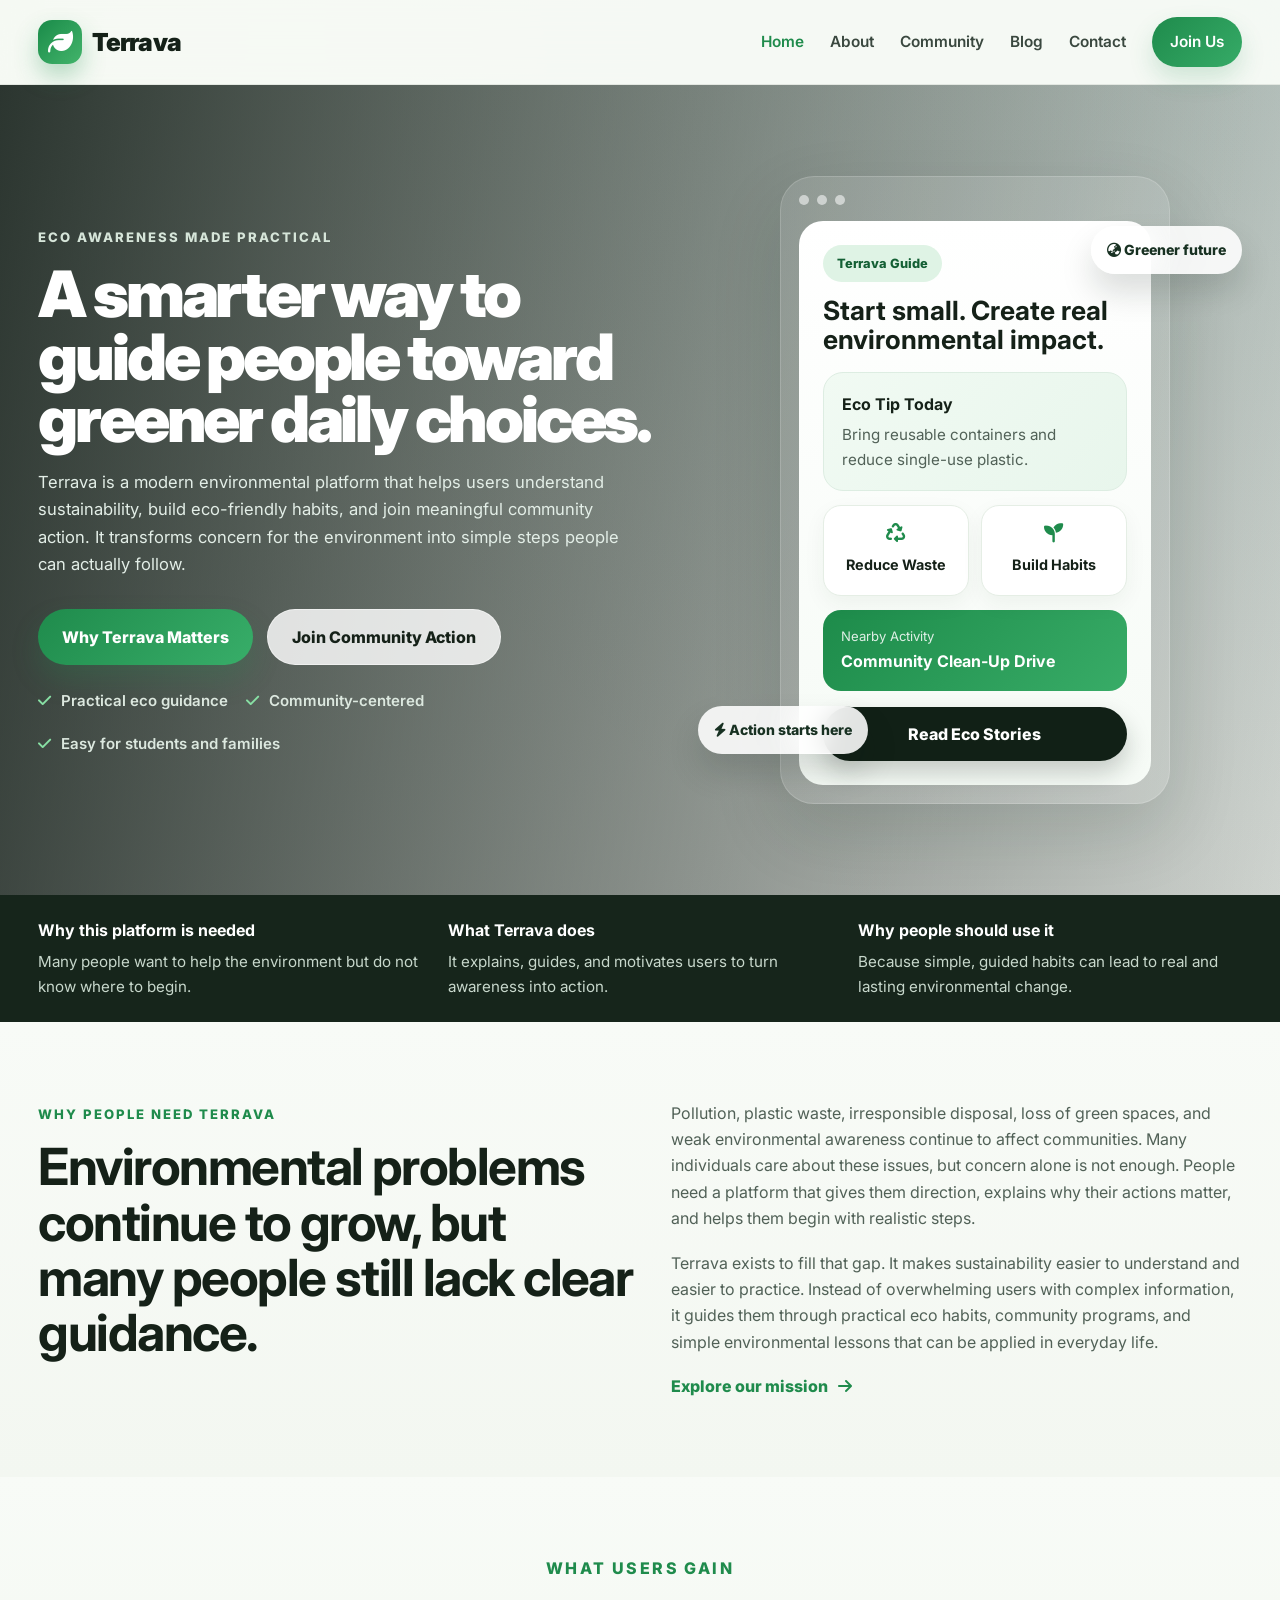
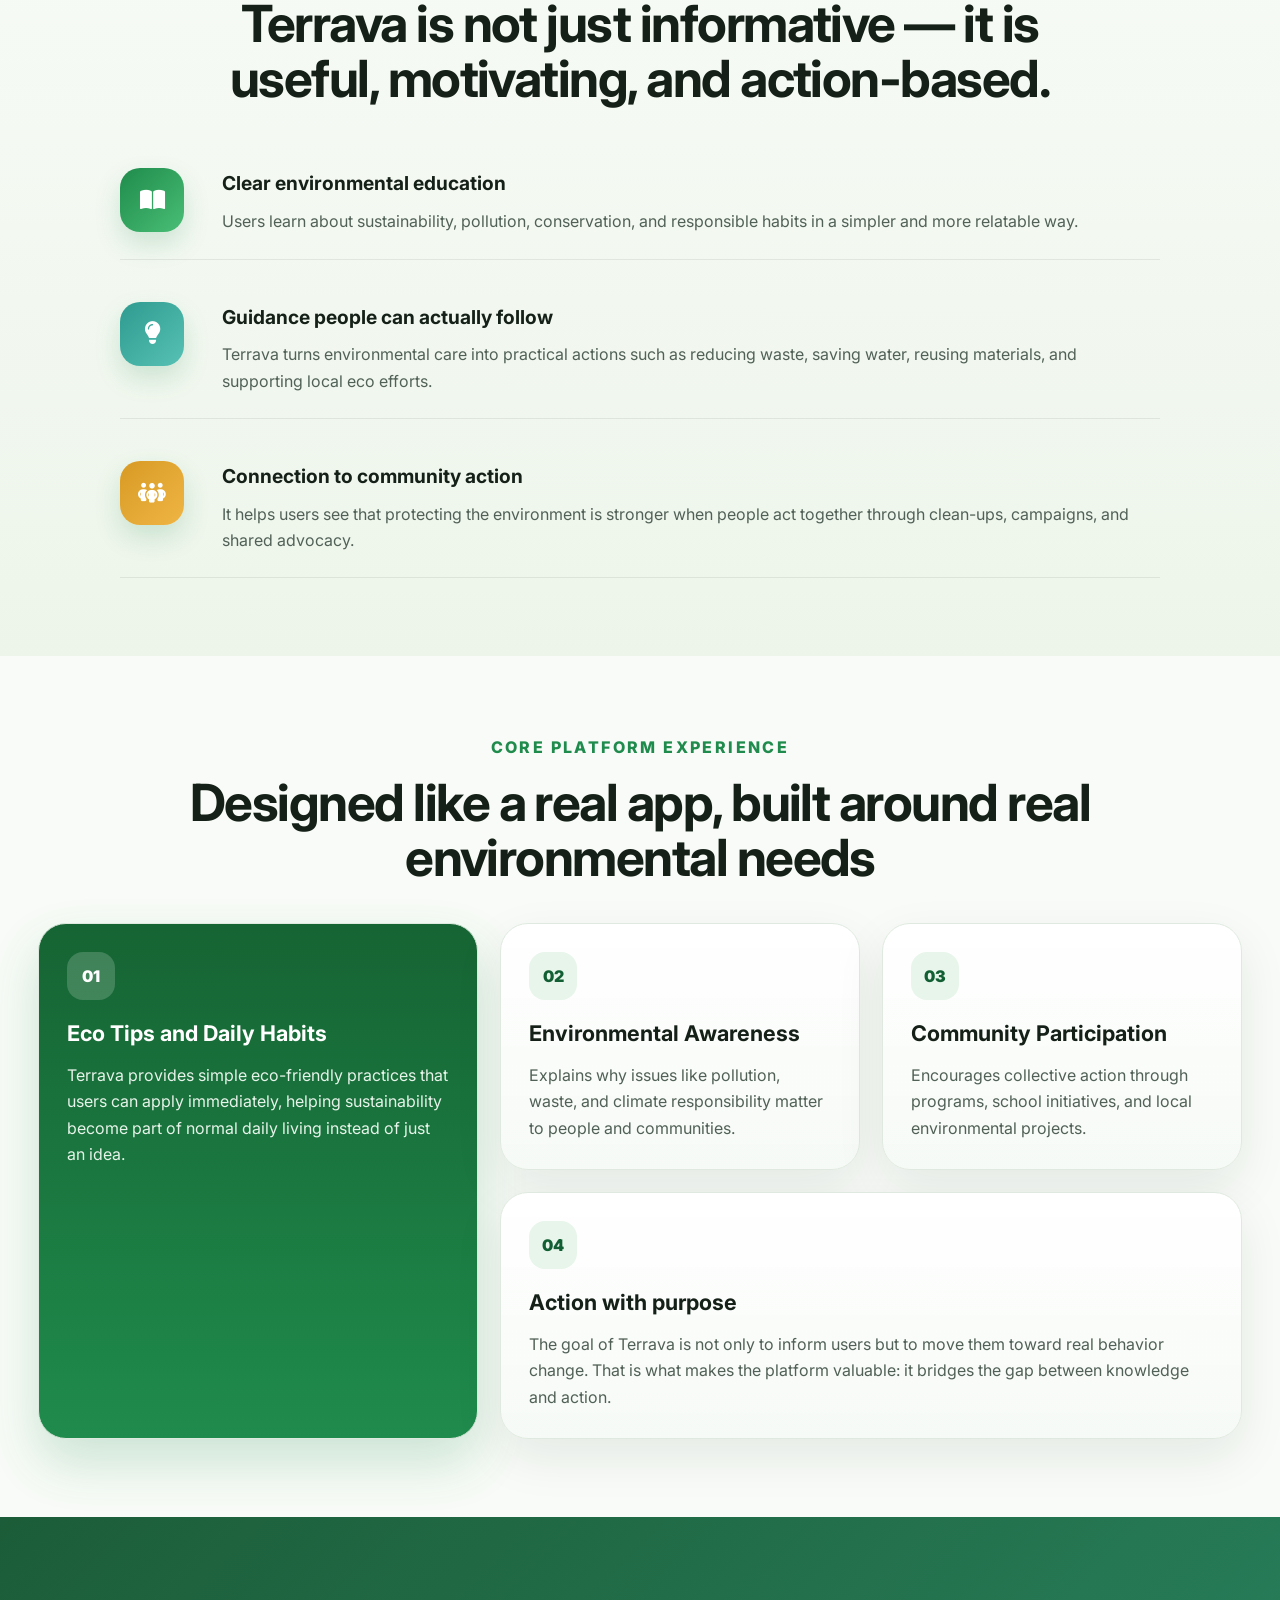
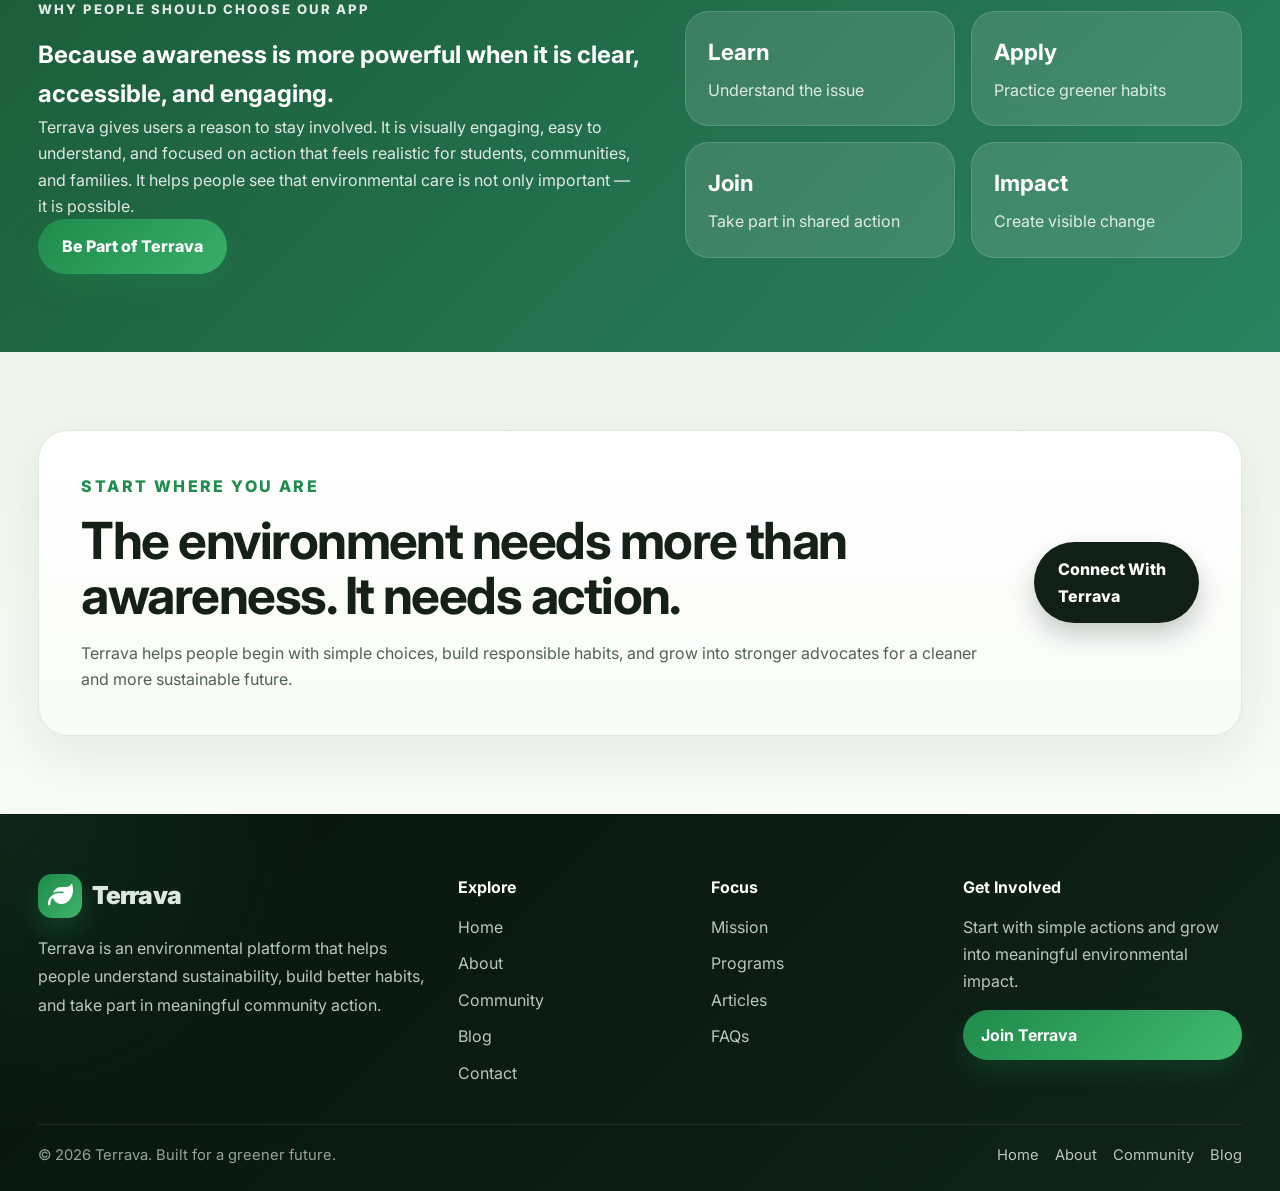
==== commit 2eee99ce: "Update index.html" ====
--- a/index.html
+++ b/index.html
@@ -1,340 +1,404 @@
-<!DOCTYPE html>
+<!doctype html>
 <html lang="en">
-<head>
-  <meta charset="UTF-8" />
-  <meta name="viewport" content="width=device-width, initial-scale=1.0" />
-  <title>Terrava | Home</title>
-  <link rel="preconnect" href="https://fonts.googleapis.com" />
-  <link rel="preconnect" href="https://fonts.gstatic.com" crossorigin />
-  <link href="https://fonts.googleapis.com/css2?family=Inter:wght@400;500;600;700;800;900&display=swap" rel="stylesheet" />
-  <link rel="stylesheet" href="https://cdnjs.cloudflare.com/ajax/libs/font-awesome/6.5.2/css/all.min.css" />
-  <link rel="stylesheet" href="style.css" />
-</head>
-<body>
-  <header class="topbar">
-    <div class="container nav">
-      <a href="index.html" class="logo">
-        <span class="logo-mark"><i class="fa-solid fa-leaf"></i></span>
-        <span class="logo-text">Terrava</span>
-      </a>
-
-      <nav class="nav-links" id="navLinks">
-        <a href="index.html" class="active">Home</a>
-        <a href="about.html">About</a>
-        <a href="community.html">Community</a>
-        <a href="blog.html">Blog</a>
-        <a href="contact.html">Contact</a>
-        <a href="contact.html#join" class="nav-cta">Join Us</a>
-      </nav>
-
-      <button class="menu-btn" id="menuBtn" aria-label="Toggle Menu">
-        <i class="fa-solid fa-bars"></i>
-      </button>
-    </div>
-  </header>
-
-  <main>
-    <section class="hero home-hero">
-      <div class="hero-bg"></div>
-      <div class="hero-overlay"></div>
-
-      <div class="container hero-grid">
-        <div class="hero-copy reveal">
-          <p class="eyebrow">Eco awareness made practical</p>
-          <h1>A smarter way to guide people toward greener daily choices.</h1>
-          <p class="hero-text">
-            Terrava is a modern environmental platform that helps users understand
-            sustainability, build eco-friendly habits, and join meaningful community
-            action. It transforms concern for the environment into simple steps people
-            can actually follow.
-          </p>
-
-          <div class="hero-actions">
-            <a href="about.html#why-terrava" class="btn btn-primary">Why Terrava Matters</a>
-            <a href="community.html#programs" class="btn btn-secondary">Join Community Action</a>
-          </div>
-
-          <div class="hero-trust">
-            <span><i class="fa-solid fa-check"></i> Practical eco guidance</span>
-            <span><i class="fa-solid fa-check"></i> Community-centered</span>
-            <span><i class="fa-solid fa-check"></i> Easy for students and families</span>
-          </div>
-        </div>
-
-        <div class="hero-visual reveal delay-1">
-          <div class="hero-phone">
-            <div class="phone-top">
-              <span></span><span></span><span></span>
-            </div>
-
-            <div class="phone-screen">
-              <div class="screen-badge">Terrava Guide</div>
-              <h3>Start small. Create real environmental impact.</h3>
-
-              <div class="screen-stat">
-                <strong>Eco Tip Today</strong>
-                <p>Bring reusable containers and reduce single-use plastic.</p>
-              </div>
-
-              <div class="screen-row">
-                <div class="screen-card">
-                  <i class="fa-solid fa-recycle"></i>
-                  <span>Reduce Waste</span>
-                </div>
-                <div class="screen-card">
-                  <i class="fa-solid fa-seedling"></i>
-                  <span>Build Habits</span>
-                </div>
-              </div>
-
-              <div class="screen-panel">
-                <p>Nearby Activity</p>
-                <strong>Community Clean-Up Drive</strong>
-              </div>
-
-              <a href="blog.html#latest" class="btn btn-dark full-btn">Read Eco Stories</a>
-            </div>
-          </div>
-
-          <div class="floating-chip chip-one"><i class="fa-solid fa-earth-asia"></i> Greener future</div>
-          <div class="floating-chip chip-two"><i class="fa-solid fa-bolt"></i> Action starts here</div>
-        </div>
-      </div>
-    </section>
-
-    <section class="impact-band">
-      <div class="container impact-band-grid">
-        <div class="impact-band-item">
-          <div class="impact-band-icon">
-            <i class="fa-solid fa-compass"></i>
-          </div>
-          <div>
-            <strong>Why this platform is needed</strong>
-            <p>Many people want to help the environment but do not know where to begin.</p>
-          </div>
-        </div>
-
-        <div class="impact-band-item">
-          <div class="impact-band-icon">
-            <i class="fa-solid fa-seedling"></i>
-          </div>
-          <div>
-            <strong>What Terrava does</strong>
-            <p>It explains, guides, and motivates users to turn awareness into action.</p>
-          </div>
-        </div>
-
-        <div class="impact-band-item">
-          <div class="impact-band-icon">
-            <i class="fa-solid fa-earth-asia"></i>
-          </div>
-          <div>
-            <strong>Why people should use it</strong>
-            <p>Because simple, guided habits can lead to real and lasting environmental change.</p>
-          </div>
-        </div>
-      </div>
-    </section>
-
-    <section class="section story-section" id="why-terrava">
-      <div class="container story-grid">
-        <div class="story-left reveal">
-          <p class="eyebrow green">Why people need Terrava</p>
-          <h2>Environmental problems continue to grow, but many people still lack clear guidance.</h2>
-        </div>
-
-        <div class="story-right reveal delay-1">
-          <p>
-            Pollution, plastic waste, irresponsible disposal, loss of green spaces, and
-            weak environmental awareness continue to affect communities. Many individuals
-            care about these issues, but concern alone is not enough. People need a platform
-            that gives them direction, explains why their actions matter, and helps them begin
-            with realistic steps.
-          </p>
-          <p>
-            Terrava exists to fill that gap. It makes sustainability easier to understand and
-            easier to practice. Instead of overwhelming users with complex information, it guides
-            them through practical eco habits, community programs, and simple environmental lessons
-            that can be applied in everyday life.
-          </p>
-          <a href="about.html#mission" class="text-link">Explore our mission <i class="fa-solid fa-arrow-right"></i></a>
-        </div>
-      </div>
-    </section>
-
-    <section class="section soft-section">
-      <div class="container benefits-wrap">
-        <div class="section-heading center reveal">
-          <p class="eyebrow green">What users gain</p>
-          <h2>Terrava is not just informative — it is useful, motivating, and action-based.</h2>
-        </div>
-
-        <div class="benefit-lines">
-          <article class="benefit-line reveal">
-            <div class="line-icon"><i class="fa-solid fa-book-open"></i></div>
-            <div>
-              <h3>Clear environmental education</h3>
-              <p>Users learn about sustainability, pollution, conservation, and responsible habits in a simpler and more relatable way.</p>
-            </div>
-          </article>
-
-          <article class="benefit-line reveal delay-1">
-            <div class="line-icon alt"><i class="fa-solid fa-lightbulb"></i></div>
-            <div>
-              <h3>Guidance people can actually follow</h3>
-              <p>Terrava turns environmental care into practical actions such as reducing waste, saving water, reusing materials, and supporting local eco efforts.</p>
-            </div>
-          </article>
-
-          <article class="benefit-line reveal delay-2">
-            <div class="line-icon gold"><i class="fa-solid fa-people-group"></i></div>
-            <div>
-              <h3>Connection to community action</h3>
-              <p>It helps users see that protecting the environment is stronger when people act together through clean-ups, campaigns, and shared advocacy.</p>
-            </div>
-          </article>
-        </div>
-      </div>
-    </section>
-
-    <section class="section features-section">
-      <div class="container">
-        <div class="section-heading center reveal">
-          <p class="eyebrow green">Core platform experience</p>
-          <h2>Designed like a real app, built around real environmental needs</h2>
-        </div>
-
-        <div class="feature-grid-unique">
-          <article class="feature-panel tall reveal">
-            <span class="panel-kicker">01</span>
-            <h3>Eco Tips and Daily Habits</h3>
-            <p>
-              Terrava provides simple eco-friendly practices that users can apply immediately,
-              helping sustainability become part of normal daily living instead of just an idea.
-            </p>
-          </article>
-
-          <article class="feature-panel reveal delay-1">
-            <span class="panel-kicker">02</span>
-            <h3>Environmental Awareness</h3>
-            <p>Explains why issues like pollution, waste, and climate responsibility matter to people and communities.</p>
-          </article>
-
-          <article class="feature-panel reveal delay-2">
-            <span class="panel-kicker">03</span>
-            <h3>Community Participation</h3>
-            <p>Encourages collective action through programs, school initiatives, and local environmental projects.</p>
-          </article>
-
-          <article class="feature-panel wide reveal">
-            <span class="panel-kicker">04</span>
-            <h3>Action with purpose</h3>
-            <p>
-              The goal of Terrava is not only to inform users but to move them toward real behavior change.
-              That is what makes the platform valuable: it bridges the gap between knowledge and action.
-            </p>
-          </article>
-        </div>
-      </div>
-    </section>
-
-    <section class="section gradient-section">
-      <div class="container split-highlight">
-        <div class="highlight-copy reveal">
-          <p class="eyebrow">Why people should choose our app</p>
-          <h2>Because awareness is more powerful when it is clear, accessible, and engaging.</h2>
-          <p>
-            Terrava gives users a reason to stay involved. It is visually engaging, easy to understand,
-            and focused on action that feels realistic for students, communities, and families.
-            It helps people see that environmental care is not only important — it is possible.
-          </p>
-          <a href="contact.html#join" class="btn btn-primary">Be Part of Terrava</a>
-        </div>
-
-        <div class="highlight-stats reveal delay-1">
-          <div class="stat-tile">
-            <h3>Learn</h3>
-            <p>Understand the issue</p>
-          </div>
-          <div class="stat-tile">
-            <h3>Apply</h3>
-            <p>Practice greener habits</p>
-          </div>
-          <div class="stat-tile">
-            <h3>Join</h3>
-            <p>Take part in shared action</p>
-          </div>
-          <div class="stat-tile">
-            <h3>Impact</h3>
-            <p>Create visible change</p>
-          </div>
-        </div>
-      </div>
-    </section>
-
-    <section class="section final-cta-section">
-      <div class="container final-cta reveal">
-        <div>
-          <p class="eyebrow green">Start where you are</p>
-          <h2>The environment needs more than awareness. It needs action.</h2>
-          <p>
-            Terrava helps people begin with simple choices, build responsible habits,
-            and grow into stronger advocates for a cleaner and more sustainable future.
-          </p>
-        </div>
-        <a href="contact.html#contact-form" class="btn btn-dark">Connect With Terrava</a>
-      </div>
-    </section>
-  </main>
-
-  <footer class="footer">
-    <div class="container footer-top">
-      <div class="footer-brand-block">
-        <a href="index.html" class="logo footer-logo">
+  <head>
+    <meta charset="UTF-8" />
+    <meta name="viewport" content="width=device-width, initial-scale=1.0" />
+    <title>Terrava | Home</title>
+    <link rel="preconnect" href="https://fonts.googleapis.com" />
+    <link rel="preconnect" href="https://fonts.gstatic.com" crossorigin />
+    <link
+      href="https://fonts.googleapis.com/css2?family=Inter:wght@400;500;600;700;800;900&display=swap"
+      rel="stylesheet"
+    />
+    <link
+      rel="stylesheet"
+      href="https://cdnjs.cloudflare.com/ajax/libs/font-awesome/6.5.2/css/all.min.css"
+    />
+    <link rel="stylesheet" href="style.css" />
+  </head>
+  <body>
+    <header class="topbar">
+      <div class="container nav">
+        <a href="index.html" class="logo">
           <span class="logo-mark"><i class="fa-solid fa-leaf"></i></span>
           <span class="logo-text">Terrava</span>
         </a>
-        <p>
-          Terrava is an environmental platform that helps people understand sustainability,
-          build better habits, and take part in meaningful community action.
-        </p>
+
+        <nav class="nav-links" id="navLinks">
+          <a href="index.html" class="active">Home</a>
+          <a href="about.html">About</a>
+          <a href="community.html">Community</a>
+          <a href="blog.html">Blog</a>
+          <a href="contact.html">Contact</a>
+          <a href="contact.html#join" class="nav-cta">Join Us</a>
+        </nav>
+
+        <button class="menu-btn" id="menuBtn" aria-label="Toggle Menu">
+          <i class="fa-solid fa-bars"></i>
+        </button>
       </div>
-
-      <div class="footer-column">
-        <h4>Explore</h4>
-        <a href="index.html">Home</a>
-        <a href="about.html">About</a>
-        <a href="community.html">Community</a>
-        <a href="blog.html">Blog</a>
-        <a href="contact.html">Contact</a>
+    </header>
+
+    <main>
+      <section class="hero home-hero">
+        <div class="hero-bg"></div>
+        <div class="hero-overlay"></div>
+
+        <div class="container hero-grid">
+          <div class="hero-copy reveal">
+            <p class="eyebrow">Eco awareness made practical</p>
+            <h1>A smarter way to guide people toward greener daily choices.</h1>
+            <p class="hero-text">
+              Terrava is a modern environmental platform that helps users
+              understand sustainability, build eco-friendly habits, and join
+              meaningful community action. It transforms concern for the
+              environment into simple steps people can actually follow.
+            </p>
+
+            <div class="hero-actions">
+              <a href="about.html#why-terrava" class="btn btn-primary"
+                >Why Terrava Matters</a
+              >
+              <a href="community.html#programs" class="btn btn-secondary"
+                >Join Community Action</a
+              >
+            </div>
+
+            <div class="hero-trust">
+              <span
+                ><i class="fa-solid fa-check"></i> Practical eco guidance</span
+              >
+              <span><i class="fa-solid fa-check"></i> Community-centered</span>
+              <span
+                ><i class="fa-solid fa-check"></i> Easy for students and
+                families</span
+              >
+            </div>
+          </div>
+
+          <div class="hero-visual reveal delay-1">
+            <div class="hero-phone">
+              <div class="phone-top">
+                <span></span><span></span><span></span>
+              </div>
+
+              <div class="phone-screen">
+                <div class="screen-badge">Terrava Guide</div>
+                <h3>Start small. Create real environmental impact.</h3>
+
+                <div class="screen-stat">
+                  <strong>Eco Tip Today</strong>
+                  <p>
+                    Bring reusable containers and reduce single-use plastic.
+                  </p>
+                </div>
+
+                <div class="screen-row">
+                  <div class="screen-card">
+                    <i class="fa-solid fa-recycle"></i>
+                    <span>Reduce Waste</span>
+                  </div>
+                  <div class="screen-card">
+                    <i class="fa-solid fa-seedling"></i>
+                    <span>Build Habits</span>
+                  </div>
+                </div>
+
+                <div class="screen-panel">
+                  <p>Nearby Activity</p>
+                  <strong>Community Clean-Up Drive</strong>
+                </div>
+
+                <a href="blog.html#latest" class="btn btn-dark full-btn"
+                  >Read Eco Stories</a
+                >
+              </div>
+            </div>
+
+            <div class="floating-chip chip-one">
+              <i class="fa-solid fa-earth-asia"></i> Greener future
+            </div>
+            <div class="floating-chip chip-two">
+              <i class="fa-solid fa-bolt"></i> Action starts here
+            </div>
+          </div>
+        </div>
+      </section>
+
+      <section class="impact-band">
+        <div class="container impact-band-grid">
+          <div>
+            <strong>Why this platform is needed</strong>
+            <p>
+              Many people want to help the environment but do not know where to
+              begin.
+            </p>
+          </div>
+          <div>
+            <strong>What Terrava does</strong>
+            <p>
+              It explains, guides, and motivates users to turn awareness into
+              action.
+            </p>
+          </div>
+          <div>
+            <strong>Why people should use it</strong>
+            <p>
+              Because simple, guided habits can lead to real and lasting
+              environmental change.
+            </p>
+          </div>
+        </div>
+      </section>
+
+      <section class="section story-section" id="why-terrava">
+        <div class="container story-grid">
+          <div class="story-left reveal">
+            <p class="eyebrow green">Why people need Terrava</p>
+            <h2>
+              Environmental problems continue to grow, but many people still
+              lack clear guidance.
+            </h2>
+          </div>
+
+          <div class="story-right reveal delay-1">
+            <p>
+              Pollution, plastic waste, irresponsible disposal, loss of green
+              spaces, and weak environmental awareness continue to affect
+              communities. Many individuals care about these issues, but concern
+              alone is not enough. People need a platform that gives them
+              direction, explains why their actions matter, and helps them begin
+              with realistic steps.
+            </p>
+            <p>
+              Terrava exists to fill that gap. It makes sustainability easier to
+              understand and easier to practice. Instead of overwhelming users
+              with complex information, it guides them through practical eco
+              habits, community programs, and simple environmental lessons that
+              can be applied in everyday life.
+            </p>
+            <a href="about.html#mission" class="text-link"
+              >Explore our mission <i class="fa-solid fa-arrow-right"></i
+            ></a>
+          </div>
+        </div>
+      </section>
+
+      <section class="section soft-section">
+        <div class="container benefits-wrap">
+          <div class="section-heading center reveal">
+            <p class="eyebrow green">What users gain</p>
+            <h2>
+              Terrava is not just informative — it is useful, motivating, and
+              action-based.
+            </h2>
+          </div>
+
+          <div class="benefit-lines">
+            <article class="benefit-line reveal">
+              <div class="line-icon"><i class="fa-solid fa-book-open"></i></div>
+              <div>
+                <h3>Clear environmental education</h3>
+                <p>
+                  Users learn about sustainability, pollution, conservation, and
+                  responsible habits in a simpler and more relatable way.
+                </p>
+              </div>
+            </article>
+
+            <article class="benefit-line reveal delay-1">
+              <div class="line-icon alt">
+                <i class="fa-solid fa-lightbulb"></i>
+              </div>
+              <div>
+                <h3>Guidance people can actually follow</h3>
+                <p>
+                  Terrava turns environmental care into practical actions such
+                  as reducing waste, saving water, reusing materials, and
+                  supporting local eco efforts.
+                </p>
+              </div>
+            </article>
+
+            <article class="benefit-line reveal delay-2">
+              <div class="line-icon gold">
+                <i class="fa-solid fa-people-group"></i>
+              </div>
+              <div>
+                <h3>Connection to community action</h3>
+                <p>
+                  It helps users see that protecting the environment is stronger
+                  when people act together through clean-ups, campaigns, and
+                  shared advocacy.
+                </p>
+              </div>
+            </article>
+          </div>
+        </div>
+      </section>
+
+      <section class="section features-section">
+        <div class="container">
+          <div class="section-heading center reveal">
+            <p class="eyebrow green">Core platform experience</p>
+            <h2>
+              Designed like a real app, built around real environmental needs
+            </h2>
+          </div>
+
+          <div class="feature-grid-unique">
+            <article class="feature-panel tall reveal">
+              <span class="panel-kicker">01</span>
+              <h3>Eco Tips and Daily Habits</h3>
+              <p>
+                Terrava provides simple eco-friendly practices that users can
+                apply immediately, helping sustainability become part of normal
+                daily living instead of just an idea.
+              </p>
+            </article>
+
+            <article class="feature-panel reveal delay-1">
+              <span class="panel-kicker">02</span>
+              <h3>Environmental Awareness</h3>
+              <p>
+                Explains why issues like pollution, waste, and climate
+                responsibility matter to people and communities.
+              </p>
+            </article>
+
+            <article class="feature-panel reveal delay-2">
+              <span class="panel-kicker">03</span>
+              <h3>Community Participation</h3>
+              <p>
+                Encourages collective action through programs, school
+                initiatives, and local environmental projects.
+              </p>
+            </article>
+
+            <article class="feature-panel wide reveal">
+              <span class="panel-kicker">04</span>
+              <h3>Action with purpose</h3>
+              <p>
+                The goal of Terrava is not only to inform users but to move them
+                toward real behavior change. That is what makes the platform
+                valuable: it bridges the gap between knowledge and action.
+              </p>
+            </article>
+          </div>
+        </div>
+      </section>
+
+      <section class="section gradient-section">
+        <div class="container split-highlight">
+          <div class="highlight-copy reveal">
+            <p class="eyebrow">Why people should choose our app</p>
+            <h2>
+              Because awareness is more powerful when it is clear, accessible,
+              and engaging.
+            </h2>
+            <p>
+              Terrava gives users a reason to stay involved. It is visually
+              engaging, easy to understand, and focused on action that feels
+              realistic for students, communities, and families. It helps people
+              see that environmental care is not only important — it is
+              possible.
+            </p>
+            <a href="contact.html#join" class="btn btn-primary"
+              >Be Part of Terrava</a
+            >
+          </div>
+
+          <div class="highlight-stats reveal delay-1">
+            <div class="stat-tile">
+              <h3>Learn</h3>
+              <p>Understand the issue</p>
+            </div>
+            <div class="stat-tile">
+              <h3>Apply</h3>
+              <p>Practice greener habits</p>
+            </div>
+            <div class="stat-tile">
+              <h3>Join</h3>
+              <p>Take part in shared action</p>
+            </div>
+            <div class="stat-tile">
+              <h3>Impact</h3>
+              <p>Create visible change</p>
+            </div>
+          </div>
+        </div>
+      </section>
+
+      <section class="section final-cta-section">
+        <div class="container final-cta reveal">
+          <div>
+            <p class="eyebrow green">Start where you are</p>
+            <h2>The environment needs more than awareness. It needs action.</h2>
+            <p>
+              Terrava helps people begin with simple choices, build responsible
+              habits, and grow into stronger advocates for a cleaner and more
+              sustainable future.
+            </p>
+          </div>
+          <a href="contact.html#contact-form" class="btn btn-dark"
+            >Connect With Terrava</a
+          >
+        </div>
+      </section>
+    </main>
+
+    <footer class="footer">
+      <div class="container footer-top">
+        <div class="footer-brand-block">
+          <a href="index.html" class="logo footer-logo">
+            <span class="logo-mark"><i class="fa-solid fa-leaf"></i></span>
+            <span class="logo-text">Terrava</span>
+          </a>
+          <p>
+            Terrava is an environmental platform that helps people understand
+            sustainability, build better habits, and take part in meaningful
+            community action.
+          </p>
+        </div>
+
+        <div class="footer-column">
+          <h4>Explore</h4>
+          <a href="index.html">Home</a>
+          <a href="about.html">About</a>
+          <a href="community.html">Community</a>
+          <a href="blog.html">Blog</a>
+          <a href="contact.html">Contact</a>
+        </div>
+
+        <div class="footer-column">
+          <h4>Focus</h4>
+          <a href="about.html#mission">Mission</a>
+          <a href="community.html#programs">Programs</a>
+          <a href="blog.html#latest">Articles</a>
+          <a href="contact.html#faq">FAQs</a>
+        </div>
+
+        <div class="footer-column">
+          <h4>Get Involved</h4>
+          <p class="footer-small-text">
+            Start with simple actions and grow into meaningful environmental
+            impact.
+          </p>
+          <a href="contact.html#join" class="footer-btn">Join Terrava</a>
+        </div>
       </div>
 
-      <div class="footer-column">
-        <h4>Focus</h4>
-        <a href="about.html#mission">Mission</a>
-        <a href="community.html#programs">Programs</a>
-        <a href="blog.html#latest">Articles</a>
-        <a href="contact.html#faq">FAQs</a>
+      <div class="container footer-bottom">
+        <p>© 2026 Terrava. Built for a greener future.</p>
+        <div class="footer-bottom-links">
+          <a href="index.html">Home</a>
+          <a href="about.html">About</a>
+          <a href="community.html">Community</a>
+          <a href="blog.html">Blog</a>
+        </div>
       </div>
-
-      <div class="footer-column">
-        <h4>Get Involved</h4>
-        <p class="footer-small-text">Start with simple actions and grow into meaningful environmental impact.</p>
-        <a href="contact.html#join" class="footer-btn">Join Terrava</a>
-      </div>
-    </div>
-
-    <div class="container footer-bottom">
-      <p>© 2026 Terrava. Built for a greener future.</p>
-      <div class="footer-bottom-links">
-        <a href="index.html">Home</a>
-        <a href="about.html">About</a>
-        <a href="community.html">Community</a>
-        <a href="blog.html">Blog</a>
-      </div>
-    </div>
-  </footer>
-
-  <script src="script.js"></script>
-</body>
-</html>+    </footer>
+
+    <script src="script.js"></script>
+  </body>
+</html>
